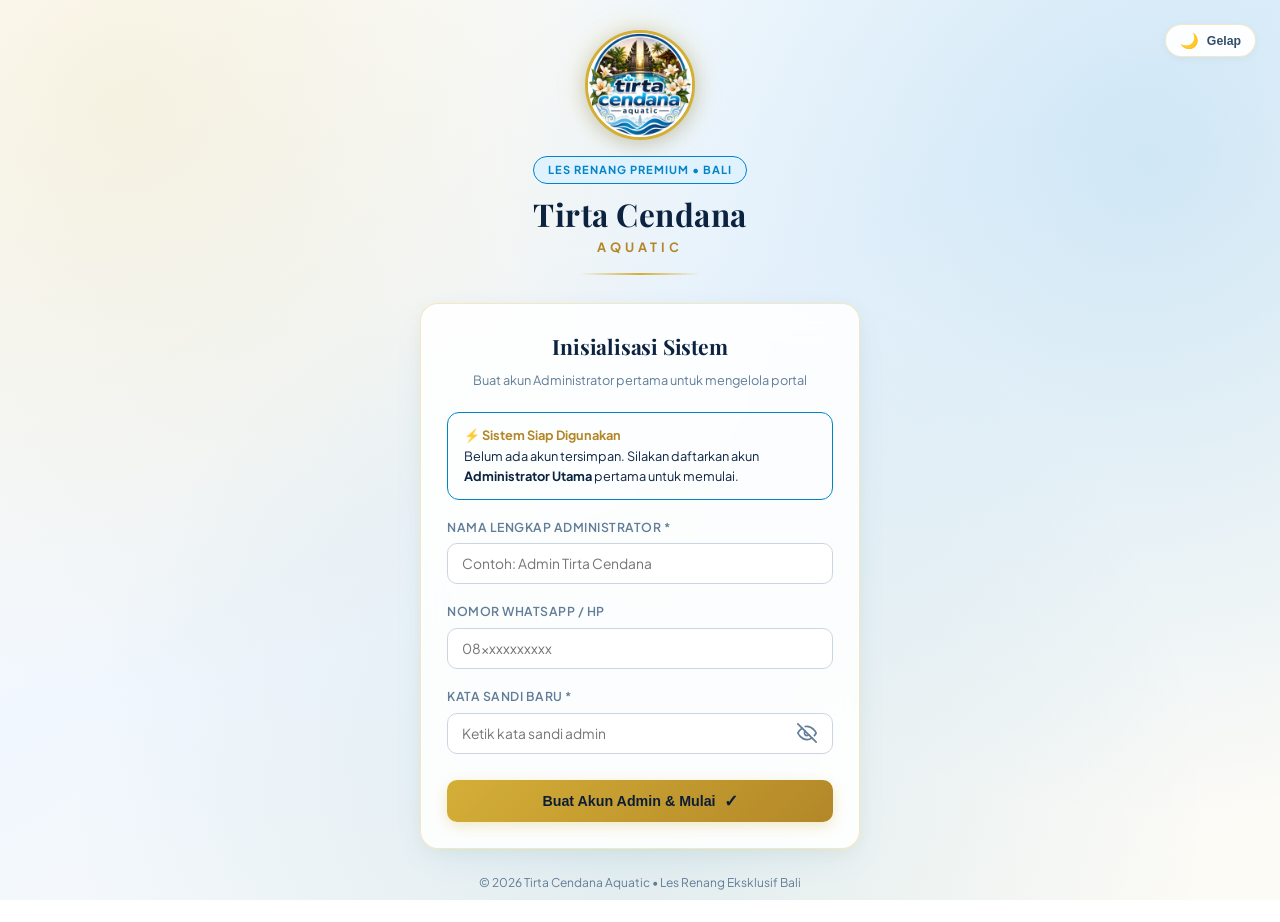
==== index.html @ 87808569 "feat: inisialisasi aplikasi Tirta Cendana Aquatic dengan tema putih-emas-biru, dual theme, logo baru" ====
<!DOCTYPE html>
<html lang="id" data-theme="light">
<head>
  <meta charset="UTF-8" />
  <meta name="viewport" content="width=device-width, initial-scale=1.0" />
  <title>Tirta Cendana Aquatic | Portal Masuk</title>
  <link rel="icon" type="image/png" href="assets/logo.png" />
  <link rel="stylesheet" href="css/style.css" />
  <style>
    /* Specific styling for login and onboarding transitions */
    .login-wrapper {
      min-height: 100vh;
      display: flex;
      flex-direction: column;
      align-items: center;
      justify-content: center;
      padding: 30px 20px;
      position: relative;
    }
    .top-bar-login {
      position: absolute;
      top: 24px;
      right: 24px;
      display: flex;
      align-items: center;
      gap: 12px;
      z-index: 50;
    }
    .login-container {
      width: 100%;
      max-width: 440px;
      position: relative;
    }
    .hero-badge {
      display: inline-flex;
      align-items: center;
      gap: 6px;
      background: var(--blue-light);
      color: var(--blue);
      border: 1px solid var(--blue);
      padding: 4px 14px;
      border-radius: 20px;
      font-size: 0.74rem;
      font-weight: 700;
      letter-spacing: 1px;
      text-transform: uppercase;
      margin-bottom: 12px;
    }
    [data-theme="dark"] .hero-badge {
      background: rgba(56, 189, 248, 0.15);
      color: #38bdf8;
      border-color: rgba(56, 189, 248, 0.35);
    }
    .card-footer-info {
      text-align: center;
      margin-top: 24px;
      font-size: 0.8rem;
      color: var(--text-muted);
    }
    .form-group {
      margin-bottom: 18px;
    }
    .btn-submit-login {
      width: 100%;
      margin-top: 8px;
      padding: 13px;
      font-size: 0.95rem;
    }
    .portal-transition-overlay {
      position: absolute;
      inset: 0;
      background: var(--card-bg);
      backdrop-filter: blur(14px);
      -webkit-backdrop-filter: blur(14px);
      border-radius: 18px;
      display: none;
      flex-direction: column;
      align-items: center;
      justify-content: center;
      gap: 16px;
      z-index: 20;
      padding: 24px;
      text-align: center;
      border: 2px solid var(--gold-bright);
      box-shadow: 0 0 35px var(--gold-glow);
    }
    .portal-transition-overlay.show {
      display: flex;
      animation: modalPop 0.35s cubic-bezier(0.16, 1, 0.3, 1) forwards;
    }
    .status-text {
      font-weight: 700;
      font-size: 1.05rem;
      color: var(--text-main);
    }
    .status-sub {
      font-size: 0.82rem;
      color: var(--gold);
      letter-spacing: 0.5px;
    }
  </style>
</head>
<body>

  <!-- Top Controls: Theme Switcher -->
  <div class="top-bar-login">
    <button class="theme-toggle-btn" onclick="ThemeManager.toggle()" title="Ganti Tema">
      <span class="theme-icon">🌙</span> <span class="theme-text">Gelap</span>
    </button>
  </div>

  <div class="login-wrapper">
    <div class="login-container">
      
      <!-- Brand Logo Header -->
      <div class="login-logo-wrap">
        <img src="assets/logo.png" alt="Tirta Cendana Aquatic" class="brand-logo-img-large" />
        <div class="hero-badge">Les Renang Premium • Bali</div>
        <h1>Tirta Cendana</h1>
        <p class="tagline-gold">Aquatic</p>
        <div class="gold-divider"></div>
      </div>

      <!-- MAIN CARD: LOGIN -->
      <div class="card login-card" id="loginCard">
        
        <!-- Animated Transition Overlay when logging in -->
        <div class="portal-transition-overlay" id="transitionOverlay">
          <div class="portal-spinner"></div>
          <div>
            <div class="status-text" id="statusText">Memverifikasi Akun...</div>
            <div class="status-sub">Mempersiapkan Dashboard Tirta Cendana</div>
          </div>
        </div>

        <h2 style="text-align:center; font-size:1.4rem; margin-bottom:6px;" id="cardTitle">Masuk ke Portal</h2>
        <p style="text-align:center; font-size:0.85rem; color:var(--text-muted); margin-bottom:22px;" id="cardSubtitle">
          Pilih akun dan masukkan kata sandi Anda
        </p>

        <div id="alertMsg"></div>

        <!-- FORM: LOGIN STANDARD (Jika data user sudah ada) -->
        <form id="loginForm">
          <div class="form-group">
            <label for="namaSelect">Nama Pengguna / Akun</label>
            <select id="namaSelect" required>
              <option value="">-- Pilih Akun Anda --</option>
            </select>
          </div>

          <div class="form-group">
            <label for="passwordInput">Kata Sandi</label>
            <div class="password-field-wrapper">
              <input 
                type="password" 
                id="passwordInput" 
                placeholder="Ketik kata sandi Anda" 
                autocomplete="current-password" 
                required 
              />
              <button type="button" class="btn-toggle-eye" id="toggleLoginPassword" aria-label="Lihat kata sandi">
                <!-- SVG injected via js -->
              </button>
            </div>
          </div>

          <button type="submit" class="btn-gold btn-submit-login" id="btnSubmitLogin">
            <span>Masuk ke Akun</span>
            <span style="font-size:1.1rem; line-height:1;">➔</span>
          </button>
        </form>

        <!-- FORM: FIRST-TIME SETUP ADMIN (Muncul otomatis jika belum ada user sama sekali) -->
        <div id="firstTimeSetup" class="hidden">
          <div style="background:var(--blue-surface); border:1px solid var(--blue); padding:12px 16px; border-radius:12px; margin-bottom:18px; font-size:0.85rem; color:var(--text-main);">
            <strong style="color:var(--gold);">⚡ Sistem Siap Digunakan</strong><br>
            Belum ada akun tersimpan. Silakan daftarkan akun <b>Administrator Utama</b> pertama untuk memulai.
          </div>

          <form id="setupAdminForm" onsubmit="handleFirstTimeSetup(event)">
            <div class="form-group">
              <label for="adminNameInput">Nama Lengkap Administrator *</label>
              <input type="text" id="adminNameInput" placeholder="Contoh: Admin Tirta Cendana" required />
            </div>

            <div class="form-group">
              <label for="adminPhoneInput">Nomor WhatsApp / HP</label>
              <input type="tel" id="adminPhoneInput" placeholder="08xxxxxxxxxx" />
            </div>

            <div class="form-group">
              <label for="adminPasswordInput">Kata Sandi Baru *</label>
              <div class="password-field-wrapper">
                <input 
                  type="password" 
                  id="adminPasswordInput" 
                  placeholder="Ketik kata sandi admin" 
                  required 
                />
                <button type="button" class="btn-toggle-eye" id="toggleAdminPassword" aria-label="Lihat kata sandi">
                  <!-- SVG injected via js -->
                </button>
              </div>
            </div>

            <button type="submit" class="btn-gold btn-submit-login">
              <span>Buat Akun Admin & Mulai</span>
              <span style="font-size:1.1rem; line-height:1;">✓</span>
            </button>
          </form>
        </div>

      </div>

      <div class="card-footer-info">
        <p>© 2026 Tirta Cendana Aquatic • Les Renang Eksklusif Bali</p>
      </div>

    </div>
  </div>

  <script src="js/app.js"></script>
  <script>
    // Initialize eye toggles
    setupPasswordToggle("#passwordInput", "#toggleLoginPassword");
    setupPasswordToggle("#adminPasswordInput", "#toggleAdminPassword");

    const users = DB.getUsers();
    const select = document.getElementById("namaSelect");
    const loginForm = document.getElementById("loginForm");
    const firstTimeSetup = document.getElementById("firstTimeSetup");
    const cardTitle = document.getElementById("cardTitle");
    const cardSubtitle = document.getElementById("cardSubtitle");

    // Check if system has users
    if (!users || users.length === 0) {
      // First-time setup mode
      loginForm.classList.add("hidden");
      firstTimeSetup.classList.remove("hidden");
      cardTitle.textContent = "Inisialisasi Sistem";
      cardSubtitle.textContent = "Buat akun Administrator pertama untuk mengelola portal";
    } else {
      // Normal login mode: Populate select dropdown
      users.forEach(u => {
        const opt = document.createElement("option");
        opt.value = u.name;
        opt.textContent = `${u.name} (${u.role === 'admin' ? 'Admin' : 'Peserta'})`;
        select.appendChild(opt);
      });
    }

    // First time admin setup handler
    function handleFirstTimeSetup(e) {
      e.preventDefault();
      const name = document.getElementById("adminNameInput").value.trim();
      const phone = document.getElementById("adminPhoneInput").value.trim();
      const password = document.getElementById("adminPasswordInput").value;

      if (!name || !password) {
        showMessage("alertMsg", "Mohon isi nama dan kata sandi.", "error");
        return;
      }

      const newAdmin = {
        id: 1,
        name: name,
        password: password,
        role: "admin",
        phone: phone || "-",
        level: "Admin",
        package: "-",
        quotaTotal: 0,
        quotaUsed: 0,
        notes: "Administrator Utama Sistem",
        photo: ""
      };

      DB.saveUsers([newAdmin]);
      DB.setSession({
        id: newAdmin.id,
        name: newAdmin.name,
        role: newAdmin.role
      });

      // Play card transition
      triggerLoginTransition("admin.html", `Selamat Datang, ${newAdmin.name}!`);
    }

    // Normal Login Submission
    loginForm.addEventListener("submit", function(e) {
      e.preventDefault();
      const nama = select.value;
      const password = document.getElementById("passwordInput").value;
      
      const userList = DB.getUsers();
      const user = userList.find(u => u.name === nama && u.password === password);

      if (!user) {
        showMessage("alertMsg", "Nama pengguna atau kata sandi tidak cocok.", "error");
        // Gentle shake effect on error
        const card = document.getElementById("loginCard");
        card.style.animation = "shake 0.4s ease";
        setTimeout(() => card.style.animation = "", 400);
        return;
      }

      // Store session
      DB.setSession({
        id: user.id,
        name: user.name,
        role: user.role
      });

      // Destination page
      const targetUrl = user.role === "admin" ? "admin.html" : "dashboard.html";
      triggerLoginTransition(targetUrl, `Halo, ${user.name}!`);
    });

    // Elegant Transition Animation from Card to Dashboard
    function triggerLoginTransition(targetUrl, greeting) {
      const overlay = document.getElementById("transitionOverlay");
      const statusText = document.getElementById("statusText");
      const loginCard = document.getElementById("loginCard");

      statusText.textContent = greeting;
      overlay.classList.add("show");

      setTimeout(() => {
        loginCard.classList.add("transitioning-out");
      }, 500);

      setTimeout(() => {
        window.location.href = targetUrl;
      }, 1000);
    }
  </script>
</body>
</html>
---- css/style.css ----
/* ===================================================================
   TIRTA CENDANA AQUATIC — DESIGN SYSTEM & STYLESHEET
   Kombinasi Warna: Putih, Emas, dan Biru (Dual Theme: Terang & Gelap)
   =================================================================== */

@import url('https://fonts.googleapis.com/css2?family=Outfit:wght@400;500;600;700;800&family=Playfair+Display:ital,wght@0,500;0,600;0,700;1,500;1,600&family=Plus+Jakarta+Sans:wght@300;400;500;600;700&display=swap');

/* --- THEME VARIABLES --- */
:root {
  /* LIGHT THEME (Default / Primary) */
  --bg-primary: #ffffff;
  --bg-gradient: 
    radial-gradient(circle at 10% 12%, rgba(212, 175, 55, 0.15) 0%, transparent 42%),
    radial-gradient(circle at 90% 18%, rgba(2, 132, 199, 0.14) 0%, transparent 48%),
    radial-gradient(circle at 50% 90%, rgba(14, 116, 144, 0.1) 0%, transparent 55%),
    linear-gradient(150deg, #ffffff 0%, #f1f7fe 45%, #fdfbf5 100%);
  
  --card-bg: rgba(255, 255, 255, 0.88);
  --card-solid: #ffffff;
  --card-inner: #f8fbff;
  --card-border: rgba(212, 175, 55, 0.28);
  --card-border-hover: rgba(2, 132, 199, 0.45);
  --card-shadow: 0 12px 35px -8px rgba(2, 132, 199, 0.1), 0 4px 15px rgba(212, 175, 55, 0.08);

  --text-main: #0c2340;
  --text-secondary: #334e68;
  --text-muted: #627d98;
  --text-inverse: #ffffff;

  --gold: #b38728;
  --gold-light: #fef9e7;
  --gold-bright: #d4af37;
  --gold-dark: #8c6717;
  --gold-gradient: linear-gradient(135deg, #d4af37 0%, #b38728 100%);
  --gold-glow: rgba(212, 175, 55, 0.28);

  --blue: #0284c7;
  --blue-light: #e0f2fe;
  --blue-dark: #075985;
  --blue-gradient: linear-gradient(135deg, #0284c7 0%, #0369a1 100%);
  --blue-glow: rgba(2, 132, 199, 0.25);

  --header-bg: rgba(255, 255, 255, 0.88);
  --header-border: rgba(212, 175, 55, 0.24);

  --input-bg: rgba(255, 255, 255, 0.95);
  --input-border: #cbd5e1;
  --input-focus-border: #0284c7;
  --input-focus-shadow: 0 0 0 3px rgba(2, 132, 199, 0.18);

  --badge-admin-bg: rgba(212, 175, 55, 0.18);
  --badge-admin-text: #8c6717;
  --badge-admin-border: rgba(212, 175, 55, 0.4);

  --badge-peserta-bg: rgba(2, 132, 199, 0.15);
  --badge-peserta-text: #0284c7;
  --badge-peserta-border: rgba(2, 132, 199, 0.35);

  --table-border: #e2e8f0;
  --table-row-hover: rgba(2, 132, 199, 0.04);
  --table-th-color: #627d98;

  --modal-overlay: rgba(12, 35, 64, 0.65);
}

/* DARK THEME */
[data-theme="dark"] {
  --bg-primary: #06111e;
  --bg-gradient: 
    radial-gradient(circle at 10% 12%, rgba(212, 175, 55, 0.16) 0%, transparent 45%),
    radial-gradient(circle at 90% 18%, rgba(14, 165, 233, 0.18) 0%, transparent 50%),
    radial-gradient(circle at 50% 90%, rgba(3, 105, 161, 0.15) 0%, transparent 55%),
    linear-gradient(150deg, #06111e 0%, #0a1c32 50%, #081729 100%);
  
  --card-bg: rgba(11, 26, 48, 0.78);
  --card-solid: #0c1e36;
  --card-inner: rgba(7, 18, 33, 0.7);
  --card-border: rgba(212, 175, 55, 0.32);
  --card-border-hover: rgba(56, 189, 248, 0.55);
  --card-shadow: 0 14px 40px -8px rgba(0, 0, 0, 0.55), 0 4px 18px rgba(2, 132, 199, 0.12);

  --text-main: #f0f7ff;
  --text-secondary: #cbd5e1;
  --text-muted: #829ab1;
  --text-inverse: #06111e;

  --gold: #f1c447;
  --gold-light: rgba(241, 196, 71, 0.15);
  --gold-bright: #fcd34d;
  --gold-dark: #b38728;
  --gold-gradient: linear-gradient(135deg, #fcd34d 0%, #d4af37 60%, #b38728 100%);
  --gold-glow: rgba(241, 196, 71, 0.3);

  --blue: #38bdf8;
  --blue-light: rgba(56, 189, 248, 0.15);
  --blue-dark: #0284c7;
  --blue-gradient: linear-gradient(135deg, #38bdf8 0%, #0284c7 100%);
  --blue-glow: rgba(56, 189, 248, 0.3);

  --header-bg: rgba(6, 17, 30, 0.88);
  --header-border: rgba(212, 175, 55, 0.28);

  --input-bg: rgba(9, 23, 42, 0.9);
  --input-border: #1e3a5f;
  --input-focus-border: #38bdf8;
  --input-focus-shadow: 0 0 0 3px rgba(56, 189, 248, 0.25);

  --badge-admin-bg: rgba(241, 196, 71, 0.16);
  --badge-admin-text: #fcd34d;
  --badge-admin-border: rgba(241, 196, 71, 0.35);

  --badge-peserta-bg: rgba(56, 189, 248, 0.16);
  --badge-peserta-text: #38bdf8;
  --badge-peserta-border: rgba(56, 189, 248, 0.35);

  --table-border: #1e3a5f;
  --table-row-hover: rgba(56, 189, 248, 0.06);
  --table-th-color: #829ab1;

  --modal-overlay: rgba(2, 8, 16, 0.78);
}

/* --- RESET & GLOBAL STYLES --- */
* {
  box-sizing: border-box;
  margin: 0;
  padding: 0;
}

html {
  font-size: 15px;
  scroll-behavior: smooth;
}

body {
  font-family: 'Plus Jakarta Sans', -apple-system, BlinkMacSystemFont, 'Segoe UI', Roboto, sans-serif;
  background-color: var(--bg-primary);
  background-image: var(--bg-gradient);
  background-attachment: fixed;
  background-size: cover;
  color: var(--text-main);
  min-height: 100vh;
  line-height: 1.6;
  -webkit-font-smoothing: antialiased;
  -moz-osx-font-smoothing: grayscale;
  transition: background 0.35s ease, color 0.35s ease, border-color 0.35s ease;
}

/* Heading Fonts */
h1, h2, h3, h4, .brand-title, .font-display {
  font-family: 'Playfair Display', Georgia, serif;
  font-weight: 700;
  letter-spacing: -0.01em;
}

a {
  color: var(--blue);
  text-decoration: none;
  transition: color 0.2s ease;
}
a:hover {
  color: var(--gold);
}

/* --- HEADER & NAVIGATION --- */
header {
  border-bottom: 1px solid var(--header-border);
  background: var(--header-bg);
  backdrop-filter: blur(14px);
  -webkit-backdrop-filter: blur(14px);
  position: sticky;
  top: 0;
  z-index: 50;
  box-shadow: 0 4px 20px rgba(0, 0, 0, 0.04);
  transition: background 0.35s ease, border-color 0.35s ease;
}

.header-inner {
  max-width: 1120px;
  margin: 0 auto;
  padding: 12px 24px;
  display: flex;
  align-items: center;
  justify-content: space-between;
}

.brand {
  display: flex;
  align-items: center;
  gap: 14px;
  text-decoration: none;
}

.header-logo-img {
  width: 44px;
  height: 44px;
  border-radius: 50%;
  object-fit: cover;
  border: 2px solid var(--gold-bright);
  box-shadow: 0 0 14px var(--gold-glow);
  background: #ffffff;
  transition: transform 0.3s ease, box-shadow 0.3s ease;
}
.brand:hover .header-logo-img {
  transform: rotate(5deg) scale(1.05);
  box-shadow: 0 0 20px var(--gold-glow), 0 0 10px var(--blue-glow);
}

.brand-text h1 {
  font-size: 1.25rem;
  color: var(--text-main);
  line-height: 1.15;
}
.brand-text span {
  font-family: 'Plus Jakarta Sans', sans-serif;
  font-size: 0.72rem;
  font-weight: 600;
  color: var(--gold);
  letter-spacing: 2.5px;
  text-transform: uppercase;
  display: block;
}

.header-actions {
  display: flex;
  align-items: center;
  gap: 12px;
}

/* --- THEME TOGGLE BUTTON --- */
.theme-toggle-btn {
  display: inline-flex;
  align-items: center;
  gap: 8px;
  background: var(--input-bg);
  border: 1px solid var(--card-border);
  color: var(--text-secondary);
  padding: 8px 14px;
  border-radius: 20px;
  cursor: pointer;
  font-size: 0.82rem;
  font-weight: 600;
  transition: all 0.25s ease;
  box-shadow: 0 2px 8px rgba(0, 0, 0, 0.04);
}
.theme-toggle-btn:hover {
  border-color: var(--gold-bright);
  color: var(--gold);
  transform: translateY(-1px);
  box-shadow: 0 4px 12px var(--gold-glow);
}
.theme-icon {
  font-size: 1rem;
  line-height: 1;
}

/* --- BUTTONS --- */
.btn-gold {
  background: var(--gold-gradient);
  color: #0c1e36 !important;
  font-weight: 700;
  border: none;
  padding: 10px 20px;
  border-radius: 10px;
  cursor: pointer;
  font-size: 0.88rem;
  display: inline-flex;
  align-items: center;
  justify-content: center;
  gap: 8px;
  box-shadow: 0 4px 14px var(--gold-glow);
  transition: all 0.25s cubic-bezier(0.16, 1, 0.3, 1);
}
.btn-gold:hover {
  transform: translateY(-2px);
  box-shadow: 0 8px 22px var(--gold-glow), 0 2px 6px rgba(0,0,0,0.1);
  filter: brightness(1.05);
}
.btn-gold:active {
  transform: translateY(0);
}

.btn-blue {
  background: var(--blue-gradient);
  color: #ffffff !important;
  font-weight: 600;
  border: none;
  padding: 10px 20px;
  border-radius: 10px;
  cursor: pointer;
  font-size: 0.88rem;
  display: inline-flex;
  align-items: center;
  justify-content: center;
  gap: 8px;
  box-shadow: 0 4px 14px var(--blue-glow);
  transition: all 0.25s cubic-bezier(0.16, 1, 0.3, 1);
}
.btn-blue:hover {
  transform: translateY(-2px);
  box-shadow: 0 8px 22px var(--blue-glow);
  filter: brightness(1.05);
}

.btn-outline {
  background: transparent;
  border: 1.5px solid var(--gold);
  color: var(--gold) !important;
  font-weight: 600;
  padding: 9px 18px;
  border-radius: 10px;
  cursor: pointer;
  font-size: 0.88rem;
  display: inline-flex;
  align-items: center;
  justify-content: center;
  gap: 6px;
  transition: all 0.25s ease;
}
.btn-outline:hover {
  background: var(--gold-light);
  border-color: var(--gold-bright);
  color: var(--gold-bright) !important;
  transform: translateY(-1px);
}

.btn-outline-blue {
  background: transparent;
  border: 1.5px solid var(--blue);
  color: var(--blue) !important;
  font-weight: 600;
  padding: 9px 18px;
  border-radius: 10px;
  cursor: pointer;
  font-size: 0.88rem;
  transition: all 0.25s ease;
}
.btn-outline-blue:hover {
  background: var(--blue-light);
}

.btn-sm {
  padding: 6px 14px;
  font-size: 0.8rem;
  border-radius: 8px;
}

.btn-danger {
  background: transparent;
  border: 1px solid rgba(239, 68, 68, 0.3);
  color: #ef4444;
  padding: 6px 12px;
  border-radius: 8px;
  cursor: pointer;
  font-size: 0.82rem;
  font-weight: 500;
  transition: all 0.2s ease;
}
.btn-danger:hover {
  background: rgba(239, 68, 68, 0.12);
  border-color: #ef4444;
}

.btn-logout {
  background: transparent;
  border: 1px solid var(--card-border);
  color: var(--text-muted);
  padding: 8px 16px;
  border-radius: 10px;
  cursor: pointer;
  font-size: 0.84rem;
  font-weight: 600;
  transition: all 0.25s ease;
}
.btn-logout:hover {
  border-color: #ef4444;
  color: #ef4444;
  background: rgba(239, 68, 68, 0.08);
}

/* --- TABS --- */
.tabs {
  border-bottom: 1px solid var(--card-border);
  background: var(--card-inner);
  transition: background 0.35s ease;
}
.tabs-inner {
  max-width: 1120px;
  margin: 0 auto;
  padding: 0 24px;
  display: flex;
  gap: 8px;
  overflow-x: auto;
}
.tab {
  padding: 14px 20px;
  font-size: 0.9rem;
  font-weight: 600;
  color: var(--text-muted);
  background: none;
  border: none;
  border-bottom: 3px solid transparent;
  cursor: pointer;
  white-space: nowrap;
  display: inline-flex;
  align-items: center;
  gap: 8px;
  transition: all 0.25s ease;
}
.tab:hover {
  color: var(--text-main);
}
.tab.active {
  color: var(--gold);
  border-bottom-color: var(--gold-bright);
}

/* --- CARDS & PANELS --- */
.card {
  background: var(--card-bg);
  backdrop-filter: blur(16px);
  -webkit-backdrop-filter: blur(16px);
  border: 1px solid var(--card-border);
  border-radius: 18px;
  padding: 26px;
  margin-bottom: 24px;
  box-shadow: var(--card-shadow);
  transition: transform 0.25s ease, box-shadow 0.25s ease, border-color 0.25s ease;
}
.card:hover {
  border-color: var(--card-border-hover);
}

/* --- FORMS & INPUTS --- */
.form-grid {
  display: grid;
  grid-template-columns: 1fr 1fr;
  gap: 16px;
  margin-bottom: 18px;
}
label {
  font-size: 0.82rem;
  font-weight: 600;
  color: var(--text-muted);
  display: block;
  margin-bottom: 6px;
  text-transform: uppercase;
  letter-spacing: 0.5px;
}
input, select, textarea {
  width: 100%;
  padding: 11px 14px;
  background: var(--input-bg);
  border: 1.5px solid var(--input-border);
  border-radius: 10px;
  color: var(--text-main);
  font-family: inherit;
  font-size: 0.92rem;
  outline: none;
  transition: all 0.2s ease;
}
input:focus, select:focus, textarea:focus {
  border-color: var(--input-focus-border);
  box-shadow: var(--input-focus-shadow);
}
select option {
  background: var(--card-solid);
  color: var(--text-main);
}

/* --- PASSWORD WRAPPER WITH EYE TOGGLE --- */
.password-field-wrapper {
  position: relative;
  display: flex;
  align-items: center;
}
.password-field-wrapper input {
  padding-right: 44px;
  margin-bottom: 0;
}
.btn-toggle-eye {
  position: absolute;
  right: 10px;
  top: 50%;
  transform: translateY(-50%);
  background: none;
  border: none;
  cursor: pointer;
  padding: 6px;
  display: flex;
  align-items: center;
  justify-content: center;
  color: var(--text-muted);
  border-radius: 6px;
  transition: color 0.2s ease;
}
.btn-toggle-eye:hover {
  color: var(--gold);
}
.btn-toggle-eye svg {
  width: 20px;
  height: 20px;
  stroke: currentColor;
  stroke-width: 2;
  fill: none;
  stroke-linecap: round;
  stroke-linejoin: round;
}

/* --- TABLES --- */
table {
  width: 100%;
  border-collapse: separate;
  border-spacing: 0;
  font-size: 0.88rem;
}
th {
  text-align: left;
  color: var(--table-th-color);
  padding: 13px 14px;
  border-bottom: 1.5px solid var(--table-border);
  font-weight: 700;
  text-transform: uppercase;
  font-size: 0.74rem;
  letter-spacing: 0.8px;
}
td {
  padding: 14px;
  border-bottom: 1px solid var(--table-border);
  color: var(--text-main);
  vertical-align: middle;
}
tr:hover td {
  background-color: var(--table-row-hover);
}

/* --- BADGES --- */
.badge-admin {
  background: var(--badge-admin-bg);
  color: var(--badge-admin-text);
  border: 1px solid var(--badge-admin-border);
  font-size: 0.74rem;
  font-weight: 700;
  padding: 3px 10px;
  border-radius: 14px;
  text-transform: uppercase;
  letter-spacing: 0.5px;
  display: inline-block;
}
.badge-peserta {
  background: var(--badge-peserta-bg);
  color: var(--badge-peserta-text);
  border: 1px solid var(--badge-peserta-border);
  font-size: 0.74rem;
  font-weight: 700;
  padding: 3px 10px;
  border-radius: 14px;
  text-transform: uppercase;
  letter-spacing: 0.5px;
  display: inline-block;
}

/* --- MESSAGES & NOTICES --- */
.msg {
  padding: 12px 18px;
  border-radius: 12px;
  font-size: 0.9rem;
  margin-bottom: 20px;
  display: flex;
  align-items: center;
  gap: 10px;
  animation: fadeIn 0.3s ease;
}
.msg-success {
  background: rgba(34, 197, 94, 0.12);
  border: 1.5px solid rgba(34, 197, 94, 0.35);
  color: #16a34a;
}
[data-theme="dark"] .msg-success {
  color: #4ade80;
}
.msg-error {
  background: rgba(239, 68, 68, 0.12);
  border: 1.5px solid rgba(239, 68, 68, 0.35);
  color: #dc2626;
}
[data-theme="dark"] .msg-error {
  color: #f87171;
}

/* --- MODAL DIALOGS --- */
.modal-overlay {
  position: fixed;
  inset: 0;
  background: var(--modal-overlay);
  backdrop-filter: blur(8px);
  -webkit-backdrop-filter: blur(8px);
  display: none;
  align-items: center;
  justify-content: center;
  z-index: 100;
  padding: 20px;
  animation: fadeIn 0.25s ease;
}
.modal-overlay.show {
  display: flex;
}
.modal {
  background: var(--card-solid);
  border: 1.5px solid var(--card-border);
  border-radius: 20px;
  padding: 28px;
  max-width: 520px;
  width: 100%;
  max-height: 85vh;
  overflow-y: auto;
  box-shadow: 0 25px 65px rgba(0, 0, 0, 0.4);
  animation: modalPop 0.3s cubic-bezier(0.16, 1, 0.3, 1);
}
.modal h3 {
  font-size: 1.35rem;
  margin-bottom: 18px;
  display: flex;
  justify-content: space-between;
  align-items: center;
  color: var(--text-main);
}
.modal .close {
  background: none;
  border: none;
  color: var(--text-muted);
  font-size: 26px;
  cursor: pointer;
  line-height: 1;
  transition: color 0.2s ease;
}
.modal .close:hover {
  color: var(--gold);
}

/* --- ANIMATIONS & KEYFRAMES --- */
@keyframes fadeIn {
  from { opacity: 0; }
  to { opacity: 1; }
}

@keyframes modalPop {
  from {
    opacity: 0;
    transform: scale(0.92) translateY(12px);
  }
  to {
    opacity: 1;
    transform: scale(1) translateY(0);
  }
}

@keyframes pulseGlow {
  0% { box-shadow: 0 0 15px var(--gold-glow); }
  50% { box-shadow: 0 0 30px var(--gold-glow), 0 0 20px var(--blue-glow); }
  100% { box-shadow: 0 0 15px var(--gold-glow); }
}

/* --- LOGIN SPECIFIC STYLING --- */
.login-body {
  display: flex;
  align-items: center;
  justify-content: center;
  min-height: 100vh;
  padding: 24px;
}
.login-container {
  width: 100%;
  max-width: 440px;
}
.login-logo-wrap {
  text-align: center;
  margin-bottom: 28px;
}
.brand-logo-img-large {
  width: 110px;
  height: 110px;
  border-radius: 50%;
  object-fit: cover;
  border: 3px solid var(--gold-bright);
  box-shadow: 0 0 28px var(--gold-glow), 0 4px 18px rgba(0, 0, 0, 0.15);
  background: #ffffff;
  display: block;
  margin: 0 auto 16px;
  transition: transform 0.4s cubic-bezier(0.16, 1, 0.3, 1), box-shadow 0.4s ease;
}
.brand-logo-img-large:hover {
  transform: scale(1.06) rotate(3deg);
  box-shadow: 0 0 40px var(--gold-glow), 0 0 25px var(--blue-glow);
}
.login-logo-wrap h1 {
  font-size: 2.1rem;
  letter-spacing: 0.5px;
  color: var(--text-main);
  line-height: 1.15;
}
.login-logo-wrap .tagline-gold {
  color: var(--gold);
  font-size: 0.85rem;
  font-weight: 700;
  letter-spacing: 4px;
  text-transform: uppercase;
  margin-top: 5px;
}
.gold-divider {
  height: 2px;
  background: linear-gradient(90deg, transparent, var(--gold-bright), transparent);
  margin: 16px auto;
  width: 120px;
}
.login-logo-wrap .subtitle {
  color: var(--text-muted);
  font-size: 0.88rem;
  letter-spacing: 0.5px;
}

/* LOGIN TRANSITION ANIMATION */
.login-card {
  position: relative;
  transition: all 0.65s cubic-bezier(0.16, 1, 0.3, 1);
}
.login-card.transitioning-out {
  transform: translateY(-24px) scale(0.96);
  opacity: 0;
  filter: blur(4px);
  pointer-events: none;
}
.login-card-overlay {
  position: absolute;
  inset: 0;
  background: var(--card-bg);
  backdrop-filter: blur(12px);
  border-radius: 18px;
  display: none;
  flex-direction: column;
  align-items: center;
  justify-content: center;
  gap: 14px;
  z-index: 10;
  animation: fadeIn 0.3s ease;
}
.login-card-overlay.active {
  display: flex;
}
.portal-spinner {
  width: 44px;
  height: 44px;
  border: 3.5px solid rgba(212, 175, 55, 0.25);
  border-top-color: var(--gold-bright);
  border-right-color: var(--blue);
  border-radius: 50%;
  animation: spin 0.8s linear infinite;
}
@keyframes spin {
  to { transform: rotate(360deg); }
}

/* TOP BAR CONTROLS */
.top-controls {
  position: absolute;
  top: 20px;
  right: 20px;
  display: flex;
  gap: 10px;
  z-index: 60;
}

/* RESPONSIVE */
@media (max-width: 768px) {
  .form-grid {
    grid-template-columns: 1fr;
  }
  .header-inner {
    padding: 12px 16px;
  }
  .tabs-inner {
    padding: 0 16px;
  }
  .card {
    padding: 20px 16px;
  }
}

.hidden {
  display: none !important;
}
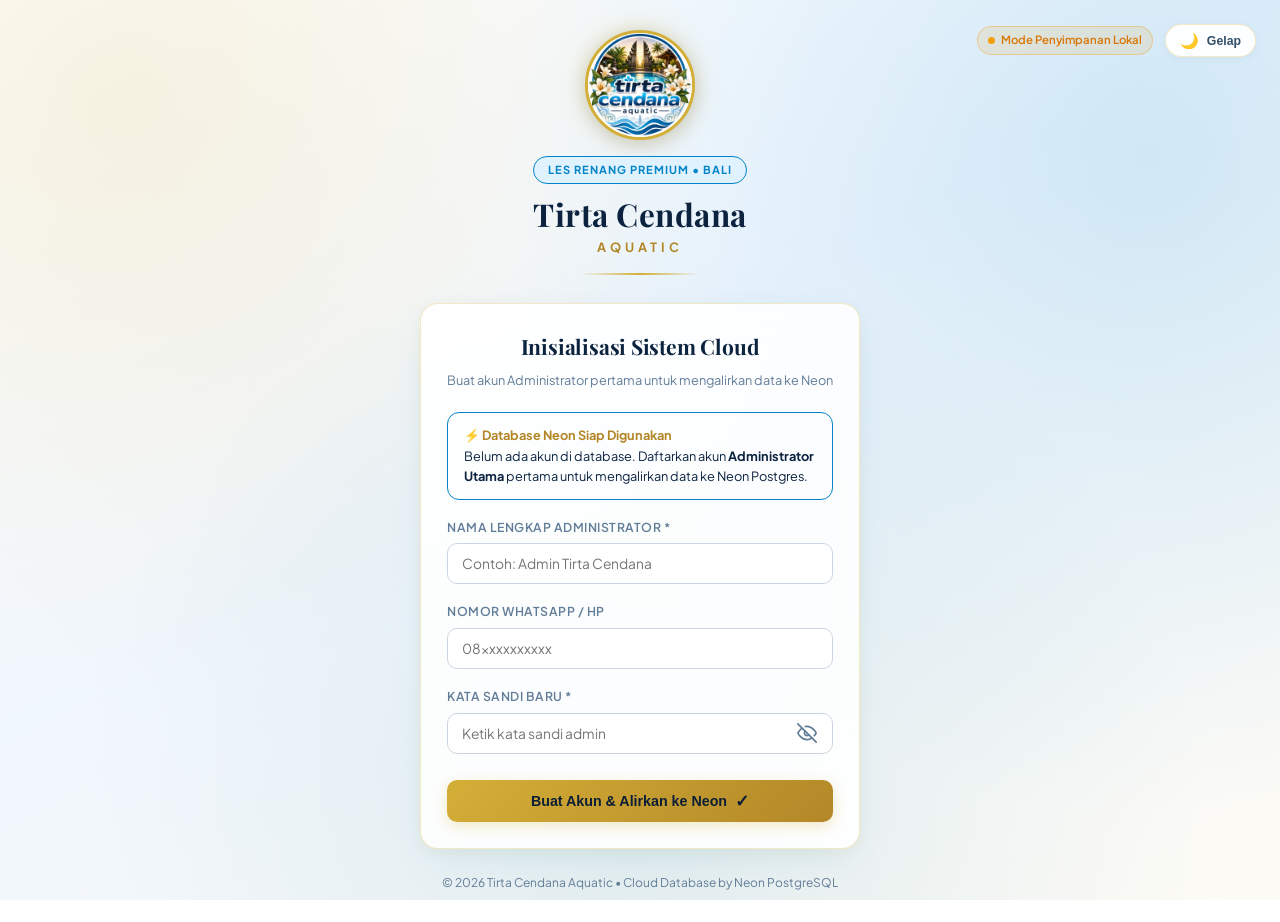
==== commit f11366c2: "feat: integrasi langsung database cloud Neon PostgreSQL, skema SQL resmi, dan indikator status konek" ====
--- a/index.html
+++ b/index.html
@@ -7,7 +7,6 @@
   <link rel="icon" type="image/png" href="assets/logo.png" />
   <link rel="stylesheet" href="css/style.css" />
   <style>
-    /* Specific styling for login and onboarding transitions */
     .login-wrapper {
       min-height: 100vh;
       display: flex;
@@ -25,6 +24,8 @@
       align-items: center;
       gap: 12px;
       z-index: 50;
+      flex-wrap: wrap;
+      justify-content: flex-end;
     }
     .login-container {
       width: 100%;
@@ -102,8 +103,11 @@
 </head>
 <body>
 
-  <!-- Top Controls: Theme Switcher -->
+  <!-- Top Controls: Theme Switcher & Neon DB Status -->
   <div class="top-bar-login">
+    <div class="neon-status-badge badge-online">
+      <span class="status-dot online"></span> <span>Neon Database Terhubung</span>
+    </div>
     <button class="theme-toggle-btn" onclick="ThemeManager.toggle()" title="Ganti Tema">
       <span class="theme-icon">🌙</span> <span class="theme-text">Gelap</span>
     </button>
@@ -140,12 +144,12 @@
 
         <div id="alertMsg"></div>
 
-        <!-- FORM: LOGIN STANDARD (Jika data user sudah ada) -->
+        <!-- FORM: LOGIN STANDARD -->
         <form id="loginForm">
           <div class="form-group">
             <label for="namaSelect">Nama Pengguna / Akun</label>
             <select id="namaSelect" required>
-              <option value="">-- Pilih Akun Anda --</option>
+              <option value="">-- Memuat data dari database... --</option>
             </select>
           </div>
 
@@ -160,7 +164,7 @@
                 required 
               />
               <button type="button" class="btn-toggle-eye" id="toggleLoginPassword" aria-label="Lihat kata sandi">
-                <!-- SVG injected via js -->
+                <!-- SVG via JS -->
               </button>
             </div>
           </div>
@@ -171,11 +175,11 @@
           </button>
         </form>
 
-        <!-- FORM: FIRST-TIME SETUP ADMIN (Muncul otomatis jika belum ada user sama sekali) -->
+        <!-- FORM: FIRST-TIME SETUP ADMIN -->
         <div id="firstTimeSetup" class="hidden">
           <div style="background:var(--blue-surface); border:1px solid var(--blue); padding:12px 16px; border-radius:12px; margin-bottom:18px; font-size:0.85rem; color:var(--text-main);">
-            <strong style="color:var(--gold);">⚡ Sistem Siap Digunakan</strong><br>
-            Belum ada akun tersimpan. Silakan daftarkan akun <b>Administrator Utama</b> pertama untuk memulai.
+            <strong style="color:var(--gold);">⚡ Database Neon Siap Digunakan</strong><br>
+            Belum ada akun di database. Daftarkan akun <b>Administrator Utama</b> pertama untuk mengalirkan data ke Neon Postgres.
           </div>
 
           <form id="setupAdminForm" onsubmit="handleFirstTimeSetup(event)">
@@ -199,13 +203,13 @@
                   required 
                 />
                 <button type="button" class="btn-toggle-eye" id="toggleAdminPassword" aria-label="Lihat kata sandi">
-                  <!-- SVG injected via js -->
+                  <!-- SVG via JS -->
                 </button>
               </div>
             </div>
 
-            <button type="submit" class="btn-gold btn-submit-login">
-              <span>Buat Akun Admin & Mulai</span>
+            <button type="submit" class="btn-gold btn-submit-login" id="btnSubmitSetup">
+              <span>Buat Akun & Alirkan ke Neon</span>
               <span style="font-size:1.1rem; line-height:1;">✓</span>
             </button>
           </form>
@@ -214,7 +218,7 @@
       </div>
 
       <div class="card-footer-info">
-        <p>© 2026 Tirta Cendana Aquatic • Les Renang Eksklusif Bali</p>
+        <p>© 2026 Tirta Cendana Aquatic • Cloud Database by Neon PostgreSQL</p>
       </div>
 
     </div>
@@ -222,48 +226,60 @@
 
   <script src="js/app.js"></script>
   <script>
-    // Initialize eye toggles
     setupPasswordToggle("#passwordInput", "#toggleLoginPassword");
     setupPasswordToggle("#adminPasswordInput", "#toggleAdminPassword");
 
-    const users = DB.getUsers();
     const select = document.getElementById("namaSelect");
     const loginForm = document.getElementById("loginForm");
     const firstTimeSetup = document.getElementById("firstTimeSetup");
     const cardTitle = document.getElementById("cardTitle");
     const cardSubtitle = document.getElementById("cardSubtitle");
 
-    // Check if system has users
-    if (!users || users.length === 0) {
-      // First-time setup mode
-      loginForm.classList.add("hidden");
-      firstTimeSetup.classList.remove("hidden");
-      cardTitle.textContent = "Inisialisasi Sistem";
-      cardSubtitle.textContent = "Buat akun Administrator pertama untuk mengelola portal";
-    } else {
-      // Normal login mode: Populate select dropdown
-      users.forEach(u => {
-        const opt = document.createElement("option");
-        opt.value = u.name;
-        opt.textContent = `${u.name} (${u.role === 'admin' ? 'Admin' : 'Peserta'})`;
-        select.appendChild(opt);
-      });
-    }
-
-    // First time admin setup handler
-    function handleFirstTimeSetup(e) {
+    // Initialize application and synchronize with Neon
+    async function init() {
+      // Sync with Neon Database
+      await DB.sync();
+      const users = DB.getUsers();
+
+      if (!users || users.length === 0) {
+        // First-time setup
+        loginForm.classList.add("hidden");
+        firstTimeSetup.classList.remove("hidden");
+        cardTitle.textContent = "Inisialisasi Sistem Cloud";
+        cardSubtitle.textContent = "Buat akun Administrator pertama untuk mengalirkan data ke Neon";
+      } else {
+        loginForm.classList.remove("hidden");
+        firstTimeSetup.classList.add("hidden");
+        cardTitle.textContent = "Masuk ke Portal";
+        cardSubtitle.textContent = "Pilih akun dan masukkan kata sandi Anda";
+        
+        select.innerHTML = '<option value="">-- Pilih Akun Anda --</option>';
+        users.forEach(u => {
+          const opt = document.createElement("option");
+          opt.value = u.name;
+          opt.textContent = `${u.name} (${u.role === 'admin' ? 'Admin' : 'Peserta'})`;
+          select.appendChild(opt);
+        });
+      }
+    }
+
+    // First time admin setup
+    async function handleFirstTimeSetup(e) {
       e.preventDefault();
       const name = document.getElementById("adminNameInput").value.trim();
       const phone = document.getElementById("adminPhoneInput").value.trim();
       const password = document.getElementById("adminPasswordInput").value;
+      const btn = document.getElementById("btnSubmitSetup");
 
       if (!name || !password) {
         showMessage("alertMsg", "Mohon isi nama dan kata sandi.", "error");
         return;
       }
 
+      btn.disabled = true;
+      btn.innerHTML = `<span>Menyimpan ke Neon...</span>`;
+
       const newAdmin = {
-        id: 1,
         name: name,
         password: password,
         role: "admin",
@@ -272,22 +288,21 @@
         package: "-",
         quotaTotal: 0,
         quotaUsed: 0,
-        notes: "Administrator Utama Sistem",
-        photo: ""
+        notes: "Administrator Utama Sistem"
       };
 
-      DB.saveUsers([newAdmin]);
+      // Flow to Neon Cloud!
+      const saved = await DB.addUser(newAdmin);
       DB.setSession({
-        id: newAdmin.id,
-        name: newAdmin.name,
-        role: newAdmin.role
+        id: saved.id,
+        name: saved.name,
+        role: saved.role
       });
 
-      // Play card transition
-      triggerLoginTransition("admin.html", `Selamat Datang, ${newAdmin.name}!`);
-    }
-
-    // Normal Login Submission
+      triggerLoginTransition("admin.html", `Selamat Datang, ${saved.name}!`);
+    }
+
+    // Login Submission
     loginForm.addEventListener("submit", function(e) {
       e.preventDefault();
       const nama = select.value;
@@ -298,26 +313,22 @@
 
       if (!user) {
         showMessage("alertMsg", "Nama pengguna atau kata sandi tidak cocok.", "error");
-        // Gentle shake effect on error
         const card = document.getElementById("loginCard");
         card.style.animation = "shake 0.4s ease";
         setTimeout(() => card.style.animation = "", 400);
         return;
       }
 
-      // Store session
       DB.setSession({
         id: user.id,
         name: user.name,
         role: user.role
       });
 
-      // Destination page
       const targetUrl = user.role === "admin" ? "admin.html" : "dashboard.html";
       triggerLoginTransition(targetUrl, `Halo, ${user.name}!`);
     });
 
-    // Elegant Transition Animation from Card to Dashboard
     function triggerLoginTransition(targetUrl, greeting) {
       const overlay = document.getElementById("transitionOverlay");
       const statusText = document.getElementById("statusText");
@@ -334,6 +345,8 @@
         window.location.href = targetUrl;
       }, 1000);
     }
+
+    init();
   </script>
 </body>
 </html>
--- a/css/style.css
+++ b/css/style.css
@@ -789,3 +789,41 @@
 .hidden {
   display: none !important;
 }
+
+/* --- NEON DATABASE STATUS BADGE --- */
+.neon-status-badge {
+  display: inline-flex;
+  align-items: center;
+  gap: 6px;
+  font-size: 0.76rem;
+  font-weight: 600;
+  padding: 4px 10px;
+  border-radius: 20px;
+  transition: all 0.3s ease;
+}
+.neon-status-badge.badge-online {
+  background: rgba(34, 197, 94, 0.12);
+  border: 1px solid rgba(34, 197, 94, 0.35);
+  color: #16a34a;
+}
+[data-theme="dark"] .neon-status-badge.badge-online {
+  color: #4ade80;
+}
+.neon-status-badge.badge-offline {
+  background: rgba(245, 158, 11, 0.12);
+  border: 1px solid rgba(245, 158, 11, 0.35);
+  color: #d97706;
+}
+.status-dot {
+  width: 7px;
+  height: 7px;
+  border-radius: 50%;
+  display: inline-block;
+}
+.status-dot.online {
+  background: #22c55e;
+  box-shadow: 0 0 8px #22c55e;
+}
+.status-dot.offline {
+  background: #f59e0b;
+}
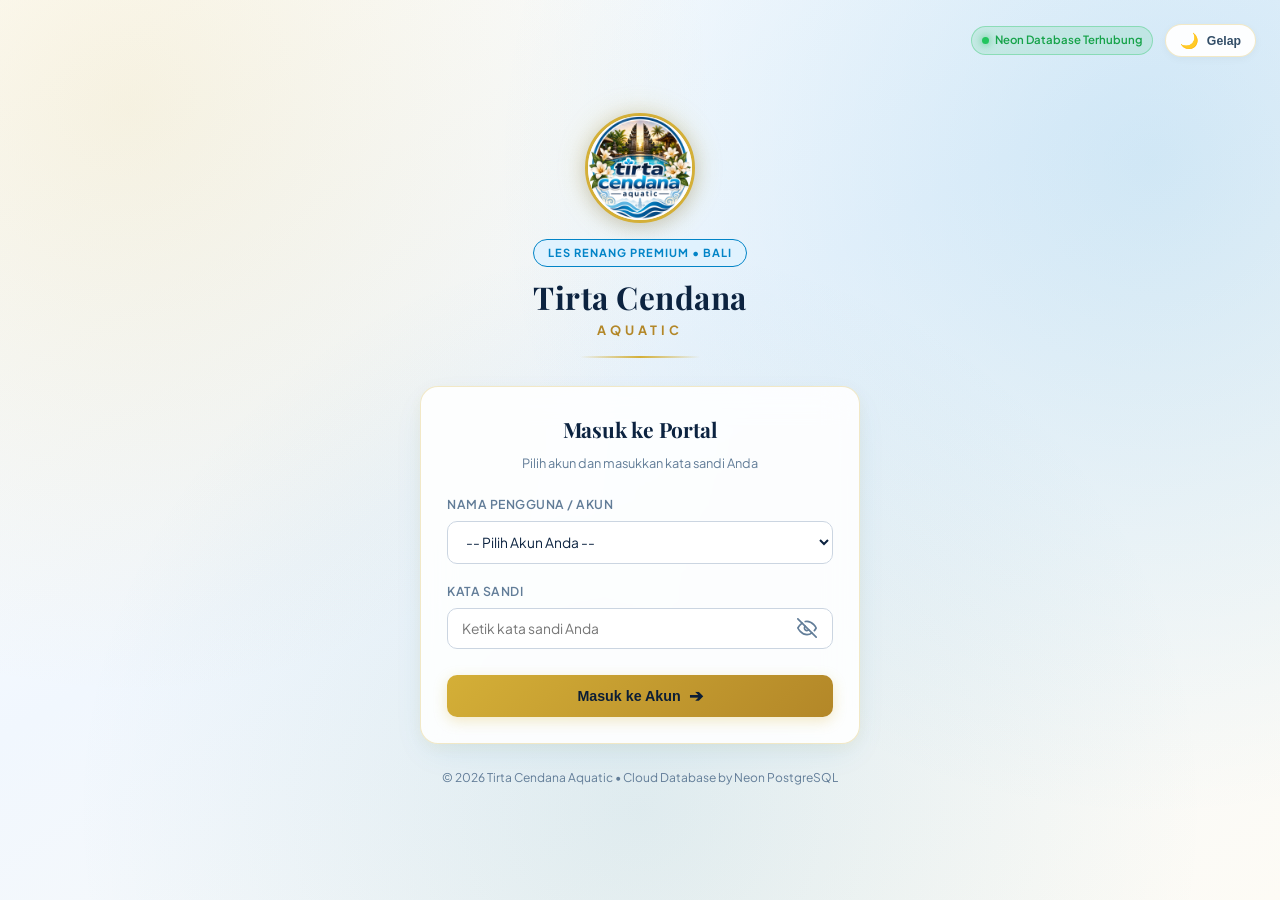
==== commit 1106d92d: "fix: atasi cache browser dengan cache buster v2.2.0, eliminasi eror CORS content-type, dan pastikan " ====
--- a/index.html
+++ b/index.html
@@ -5,7 +5,7 @@
   <meta name="viewport" content="width=device-width, initial-scale=1.0" />
   <title>Tirta Cendana Aquatic | Portal Masuk</title>
   <link rel="icon" type="image/png" href="assets/logo.png" />
-  <link rel="stylesheet" href="css/style.css" />
+  <link rel="stylesheet" href="css/style.css?v=2.2.0" />
   <style>
     .login-wrapper {
       min-height: 100vh;
@@ -149,7 +149,7 @@
           <div class="form-group">
             <label for="namaSelect">Nama Pengguna / Akun</label>
             <select id="namaSelect" required>
-              <option value="">-- Memuat data dari database... --</option>
+              <option value="">-- Pilih Akun Anda --</option>
             </select>
           </div>
 
@@ -224,7 +224,7 @@
     </div>
   </div>
 
-  <script src="js/app.js"></script>
+  <script src="js/app.js?v=2.2.0"></script>
   <script>
     setupPasswordToggle("#passwordInput", "#toggleLoginPassword");
     setupPasswordToggle("#adminPasswordInput", "#toggleAdminPassword");
@@ -235,32 +235,27 @@
     const cardTitle = document.getElementById("cardTitle");
     const cardSubtitle = document.getElementById("cardSubtitle");
 
+    function renderDropdown(users) {
+      if (!users || users.length === 0) return;
+      select.innerHTML = '<option value="">-- Pilih Akun Anda --</option>';
+      users.forEach(u => {
+        const opt = document.createElement("option");
+        opt.value = u.name;
+        opt.textContent = `${u.name} (${u.role === 'admin' ? 'Admin' : 'Peserta'})`;
+        select.appendChild(opt);
+      });
+    }
+
     // Initialize application and synchronize with Neon
     async function init() {
-      // Sync with Neon Database
+      // 1. Render immediate users (fallback / cache)
+      const immediateUsers = DB.getUsers();
+      renderDropdown(immediateUsers);
+
+      // 2. Sync from Neon Cloud
       await DB.sync();
-      const users = DB.getUsers();
-
-      if (!users || users.length === 0) {
-        // First-time setup
-        loginForm.classList.add("hidden");
-        firstTimeSetup.classList.remove("hidden");
-        cardTitle.textContent = "Inisialisasi Sistem Cloud";
-        cardSubtitle.textContent = "Buat akun Administrator pertama untuk mengalirkan data ke Neon";
-      } else {
-        loginForm.classList.remove("hidden");
-        firstTimeSetup.classList.add("hidden");
-        cardTitle.textContent = "Masuk ke Portal";
-        cardSubtitle.textContent = "Pilih akun dan masukkan kata sandi Anda";
-        
-        select.innerHTML = '<option value="">-- Pilih Akun Anda --</option>';
-        users.forEach(u => {
-          const opt = document.createElement("option");
-          opt.value = u.name;
-          opt.textContent = `${u.name} (${u.role === 'admin' ? 'Admin' : 'Peserta'})`;
-          select.appendChild(opt);
-        });
-      }
+      const freshUsers = DB.getUsers();
+      renderDropdown(freshUsers);
     }
 
     // First time admin setup
@@ -291,7 +286,6 @@
         notes: "Administrator Utama Sistem"
       };
 
-      // Flow to Neon Cloud!
       const saved = await DB.addUser(newAdmin);
       DB.setSession({
         id: saved.id,
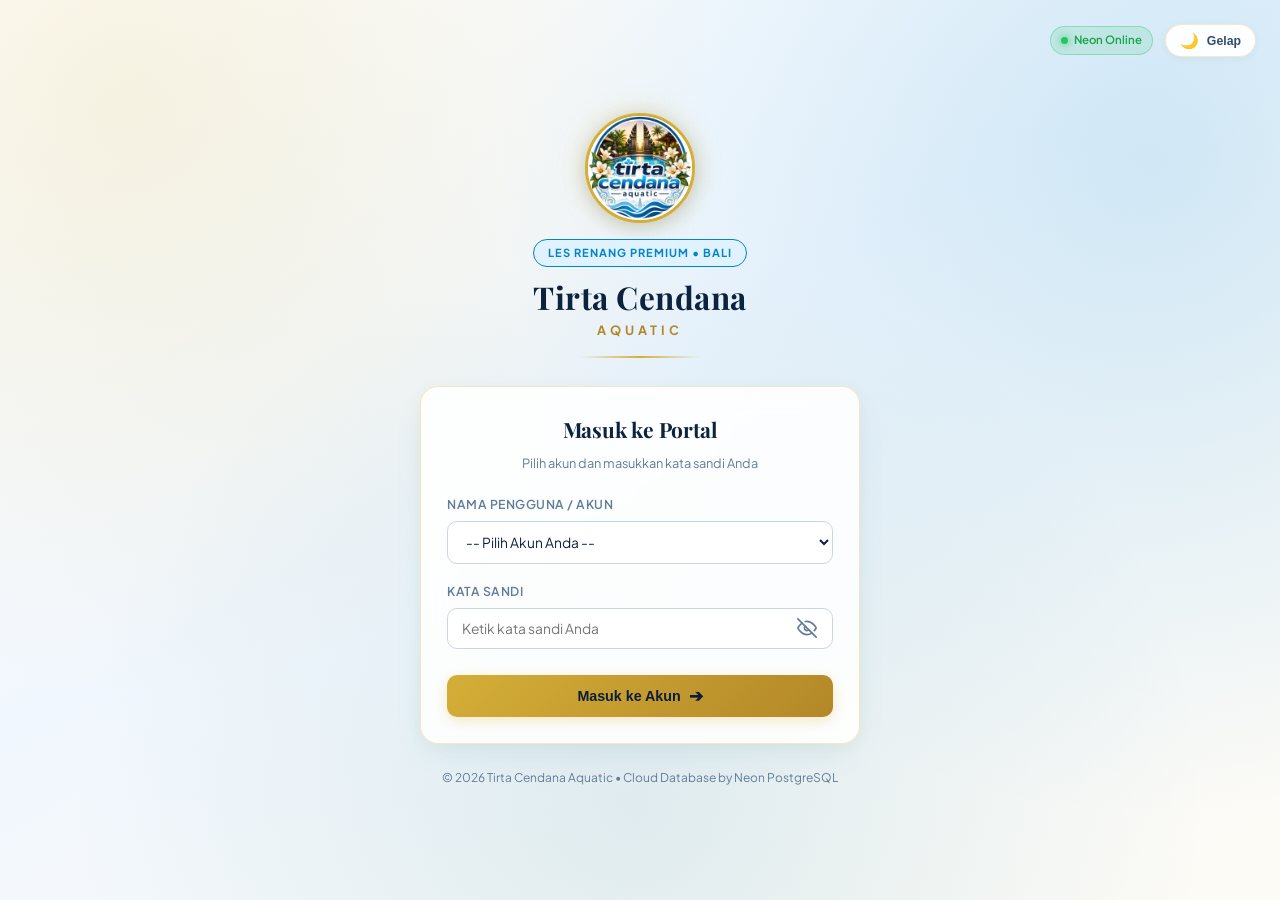
==== commit 76d5db40: "feat: tambah limit ukuran foto profil maksimal 5MB dengan kompresi otomatis dan simpan ke database N" ====
--- a/index.html
+++ b/index.html
@@ -5,7 +5,7 @@
   <meta name="viewport" content="width=device-width, initial-scale=1.0" />
   <title>Tirta Cendana Aquatic | Portal Masuk</title>
   <link rel="icon" type="image/png" href="assets/logo.png" />
-  <link rel="stylesheet" href="css/style.css?v=2.2.0" />
+  <link rel="stylesheet" href="css/style.css?v=2.3.0" />
   <style>
     .login-wrapper {
       min-height: 100vh;
@@ -106,7 +106,7 @@
   <!-- Top Controls: Theme Switcher & Neon DB Status -->
   <div class="top-bar-login">
     <div class="neon-status-badge badge-online">
-      <span class="status-dot online"></span> <span>Neon Database Terhubung</span>
+      <span class="status-dot online"></span> <span>Neon Online</span>
     </div>
     <button class="theme-toggle-btn" onclick="ThemeManager.toggle()" title="Ganti Tema">
       <span class="theme-icon">🌙</span> <span class="theme-text">Gelap</span>
@@ -224,7 +224,7 @@
     </div>
   </div>
 
-  <script src="js/app.js?v=2.2.0"></script>
+  <script src="js/app.js?v=2.3.0"></script>
   <script>
     setupPasswordToggle("#passwordInput", "#toggleLoginPassword");
     setupPasswordToggle("#adminPasswordInput", "#toggleAdminPassword");
